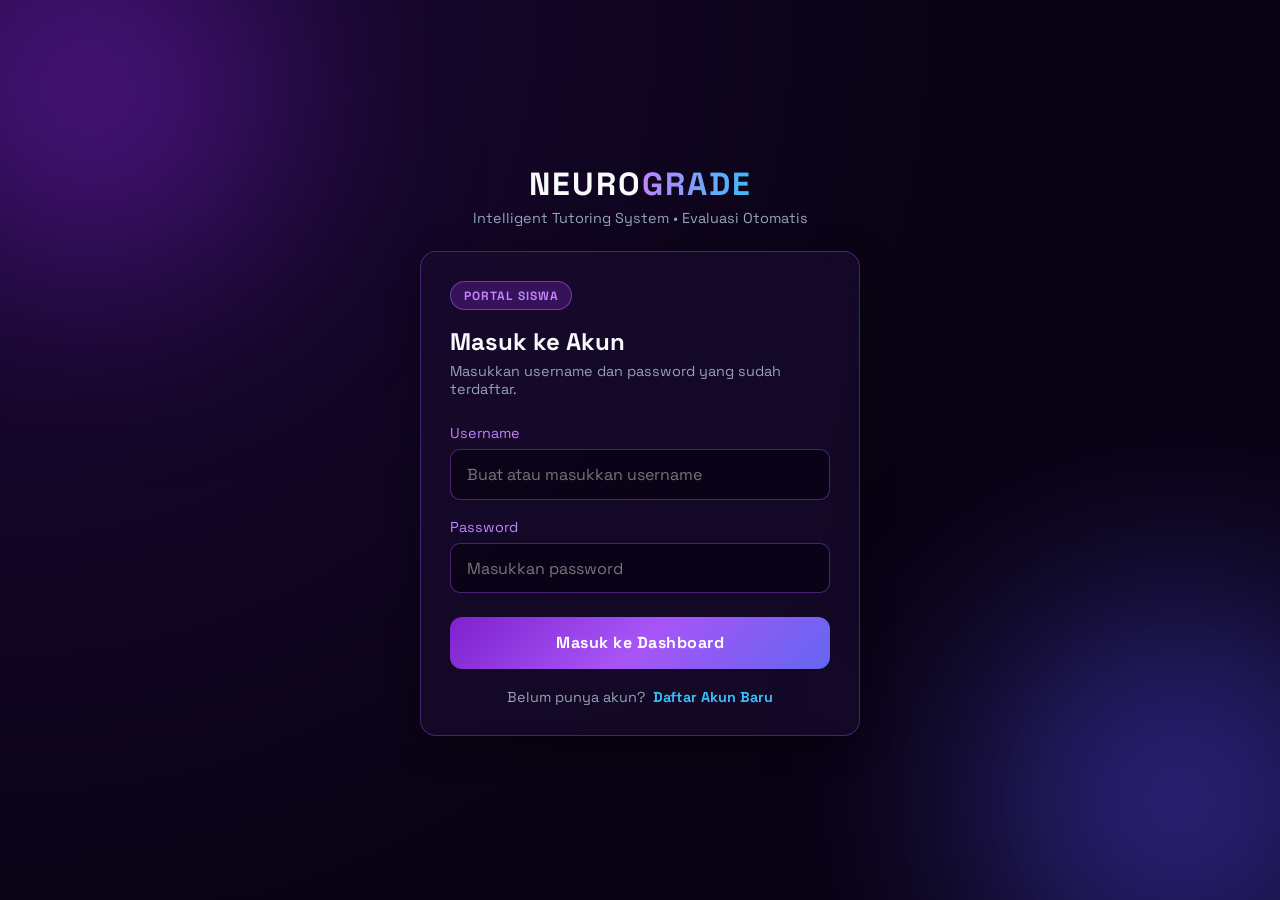
==== frontend/index.html @ eb786410 "style(frontend): apply futuristic purple gradient and responsive dashboard layout" ====
<!DOCTYPE html>
<html lang="id">
<head>
    <meta charset="UTF-8">
    <meta name="viewport" content="width=device-width, initial-scale=1.0">
    <title>AI Tutor - Evaluasi Jawaban Otomatis</title>
    <link rel="stylesheet" href="css/style.css">
    <link href="https://fonts.googleapis.com/css2?family=Space+Grotesk:wght@400;600;700&display=swap" rel="stylesheet">
    <link rel="stylesheet" href="css/style.css">
    <link rel="stylesheet" href="css/dashboard.css">
    <link rel="stylesheet" href="css/responsive.css">
</head>
<body>
    <div class="bg-orb orb-1"></div>
    <div class="bg-orb orb-2"></div>

    <nav class="navbar">
        <div class="logo">NEURO<span>GRADE</span></div>
        <ul class="nav-links">
            <li><a href="dashboard.html">Dashboard</a></li>
            <li><a href="leaderboard.html">Leaderboard</a></li>
            <li><a href="index.html">Kuis</a></li>
            <li><a href="profile.html">Profil</a></li>
        </ul>
    </nav>

    <main class="container">
        <header class="hero-header">
            <h1>Intelligent Tutoring System</h1>
            <p>Evaluasi Jawaban Singkat Berbasis Fuzzy Matching</p>
        </header>

<section class="glass-card question-box">
            <div class="badge" id="question-badge">MEMUAT SOAL...</div>
            <h2 id="question-text">Sedang mengambil pertanyaan dari server...</h2>
        </section>

        <section class="glass-card answer-box">
            <label for="student-answer">Jawaban Kamu:</label>
            <textarea id="student-answer" rows="4" placeholder="Ketik jawaban singkatmu di sini..."></textarea>
            <button id="submit-btn" class="btn-futuristic">
                <span>Analisis Jawaban</span>
            </button>
        </section>

        <!-- Area Hasil Penilaian -->
        <section id="result-section" class="glass-card result-box hidden">
            <div class="result-header">
                <div>
                    <span class="label">Skor Kemiripan (Ratio)</span>
                    <h3 id="score-value">0%</h3>
                </div>
                <div id="status-badge" class="status-pill">-</div>
            </div>
            
            <div class="progress-bar">
                <div id="progress-fill" class="progress-fill"></div>
            </div>

            <p id="feedback-text" class="feedback-msg"></p>
            
            <div style="margin-top: 1rem; padding: 0.9rem; border-radius: 10px; background: rgba(9, 3, 20, 0.6); border: 1px solid rgba(168, 85, 247, 0.25);">
                <small style="color: var(--purple-neon); font-weight: 700; display: block; margin-bottom: 0.3rem;">Referensi Jawaban Ideal:</small>
                <p id="ideal-answer-text" style="font-size: 0.9rem; color: var(--text-muted);"></p>
            </div>

            <div style="display: flex; justify-content: space-between; align-items: center; margin-top: 1.2rem;">
                <div class="xp-gained" id="xp-badge" style="margin-top: 0;">+0 XP</div>
                <button id="next-btn" class="btn-futuristic" style="width: auto; margin-top: 0; padding: 0.7rem 1.4rem;">
                    Soal Berikutnya →
                </button>
            </div>
        </section>
    </main>

    <script src="js/api.js"></script>
    <script src="js/gamification.js"></script>
    <script src="js/app.js"></script>
</body>
</html>
---- frontend/css/style.css ----
:root {
    --bg-dark: #090314;
    --card-bg: rgba(26, 11, 46, 0.65);
    --border-glow: rgba(168, 85, 247, 0.35);
    --purple-primary: #9333ea;
    --purple-neon: #c084fc;
    --cyan-accent: #38bdf8;
    --text-main: #f8fafc;
    --text-muted: #94a3b8;
}

* {
    margin: 0;
    padding: 0;
    box-sizing: border-box;
    font-family: 'Space Grotesk', sans-serif;
}

body {
    background: radial-gradient(circle at top left, #1e093b, var(--bg-dark) 60%);
    color: var(--text-main);
    min-height: 100vh;
    overflow-x: hidden;
    position: relative;
}

.bg-orb {
    position: fixed;
    border-radius: 50%;
    filter: blur(110px);
    z-index: -1;
    opacity: 0.5;
}
.orb-1 {
    width: 350px;
    height: 350px;
    background: #7e22ce;
    top: -80px;
    left: -80px;
}
.orb-2 {
    width: 400px;
    height: 400px;
    background: #4f46e5;
    bottom: -100px;
    right: -100px;
}

.navbar {
    display: flex;
    justify-content: space-between;
    align-items: center;
    padding: 1.2rem 8%;
    background: rgba(9, 3, 20, 0.7);
    backdrop-filter: blur(12px);
    border-bottom: 1px solid var(--border-glow);
}

.logo {
    font-size: 1.5rem;
    font-weight: 700;
    letter-spacing: 2px;
}
.logo span {
    background: linear-gradient(90deg, #c084fc, #38bdf8);
    -webkit-background-clip: text;
    -webkit-text-fill-color: transparent;
}

.nav-links {
    list-style: none;
    display: flex;
    gap: 2rem;
}
.nav-links a {
    color: var(--text-muted);
    text-decoration: none;
    font-weight: 600;
    transition: 0.3s;
}
.nav-links a:hover, .nav-links a.active {
    color: var(--purple-neon);
    text-shadow: 0 0 12px rgba(192, 132, 252, 0.6);
}

.container {
    max-width: 820px;
    margin: 2.5rem auto;
    padding: 0 1.5rem;
    display: flex;
    flex-direction: column;
    gap: 1.5rem;
}

.hero-header {
    text-align: center;
    margin-bottom: 0.5rem;
}
.hero-header h1 {
    font-size: 2.2rem;
    background: linear-gradient(135deg, #ffffff 30%, #c084fc 100%);
    -webkit-background-clip: text;
    -webkit-text-fill-color: transparent;
}
.hero-header p {
    color: var(--text-muted);
    margin-top: 0.3rem;
}

.glass-card {
    background: var(--card-bg);
    backdrop-filter: blur(16px);
    border: 1px solid var(--border-glow);
    border-radius: 16px;
    padding: 1.8rem;
    box-shadow: 0 8px 32px rgba(0, 0, 0, 0.4);
}

.badge {
    display: inline-block;
    font-size: 0.75rem;
    font-weight: 700;
    letter-spacing: 1px;
    padding: 0.35rem 0.8rem;
    border-radius: 20px;
    background: rgba(147, 51, 234, 0.25);
    color: var(--purple-neon);
    border: 1px solid rgba(192, 132, 252, 0.4);
    margin-bottom: 1rem;
}

.question-box h2 {
    font-size: 1.25rem;
    line-height: 1.6;
}

.answer-box label {
    display: block;
    margin-bottom: 0.7rem;
    font-weight: 600;
    color: var(--purple-neon);
}

textarea {
    width: 100%;
    background: rgba(9, 3, 20, 0.8);
    border: 1px solid rgba(168, 85, 247, 0.4);
    border-radius: 12px;
    padding: 1rem;
    color: var(--text-main);
    font-size: 1rem;
    resize: vertical;
    transition: 0.3s;
}
textarea:focus {
    outline: none;
    border-color: var(--cyan-accent);
    box-shadow: 0 0 15px rgba(56, 189, 248, 0.25);
}

.btn-futuristic {
    margin-top: 1.2rem;
    width: 100%;
    padding: 0.95rem;
    border: none;
    border-radius: 12px;
    background: linear-gradient(135deg, #7e22ce, #a855f7, #6366f1);
    color: white;
    font-size: 1rem;
    font-weight: 700;
    letter-spacing: 0.5px;
    cursor: pointer;
    transition: transform 0.2s, box-shadow 0.2s;
}
.btn-futuristic:hover {
    transform: translateY(-2px);
    box-shadow: 0 0 25px rgba(168, 85, 247, 0.65);
}

.hidden { display: none; }

.result-header {
    display: flex;
    justify-content: space-between;
    align-items: center;
}
.result-header .label {
    font-size: 0.85rem;
    color: var(--text-muted);
}
#score-value {
    font-size: 2.4rem;
    color: var(--cyan-accent);
}

.status-pill {
    padding: 0.5rem 1.2rem;
    border-radius: 99px;
    font-weight: 700;
    font-size: 0.9rem;
    text-transform: uppercase;
}
.status-sangat-baik { background: rgba(16, 185, 129, 0.2); color: #34d399; border: 1px solid #34d399; }
.status-cukup { background: rgba(245, 158, 11, 0.2); color: #fbbf24; border: 1px solid #fbbf24; }
.status-perlu-perbaikan { background: rgba(239, 68, 68, 0.2); color: #f87171; border: 1px solid #f87171; }

.progress-bar {
    width: 100%;
    height: 10px;
    background: rgba(255, 255, 255, 0.1);
    border-radius: 10px;
    margin: 1.2rem 0;
    overflow: hidden;
}
.progress-fill {
    height: 100%;
    width: 0%;
    background: linear-gradient(90deg, #9333ea, #38bdf8);
    transition: width 0.6s ease;
}

.feedback-msg {
    color: #e2e8f0;
    line-height: 1.5;
}
.xp-gained {
    margin-top: 1rem;
    display: inline-block;
    font-weight: 700;
    color: #c084fc;
}
---- frontend/css/style.css ----
:root {
    --bg-dark: #090314;
    --card-bg: rgba(26, 11, 46, 0.65);
    --border-glow: rgba(168, 85, 247, 0.35);
    --purple-primary: #9333ea;
    --purple-neon: #c084fc;
    --cyan-accent: #38bdf8;
    --text-main: #f8fafc;
    --text-muted: #94a3b8;
}

* {
    margin: 0;
    padding: 0;
    box-sizing: border-box;
    font-family: 'Space Grotesk', sans-serif;
}

body {
    background: radial-gradient(circle at top left, #1e093b, var(--bg-dark) 60%);
    color: var(--text-main);
    min-height: 100vh;
    overflow-x: hidden;
    position: relative;
}

.bg-orb {
    position: fixed;
    border-radius: 50%;
    filter: blur(110px);
    z-index: -1;
    opacity: 0.5;
}
.orb-1 {
    width: 350px;
    height: 350px;
    background: #7e22ce;
    top: -80px;
    left: -80px;
}
.orb-2 {
    width: 400px;
    height: 400px;
    background: #4f46e5;
    bottom: -100px;
    right: -100px;
}

.navbar {
    display: flex;
    justify-content: space-between;
    align-items: center;
    padding: 1.2rem 8%;
    background: rgba(9, 3, 20, 0.7);
    backdrop-filter: blur(12px);
    border-bottom: 1px solid var(--border-glow);
}

.logo {
    font-size: 1.5rem;
    font-weight: 700;
    letter-spacing: 2px;
}
.logo span {
    background: linear-gradient(90deg, #c084fc, #38bdf8);
    -webkit-background-clip: text;
    -webkit-text-fill-color: transparent;
}

.nav-links {
    list-style: none;
    display: flex;
    gap: 2rem;
}
.nav-links a {
    color: var(--text-muted);
    text-decoration: none;
    font-weight: 600;
    transition: 0.3s;
}
.nav-links a:hover, .nav-links a.active {
    color: var(--purple-neon);
    text-shadow: 0 0 12px rgba(192, 132, 252, 0.6);
}

.container {
    max-width: 820px;
    margin: 2.5rem auto;
    padding: 0 1.5rem;
    display: flex;
    flex-direction: column;
    gap: 1.5rem;
}

.hero-header {
    text-align: center;
    margin-bottom: 0.5rem;
}
.hero-header h1 {
    font-size: 2.2rem;
    background: linear-gradient(135deg, #ffffff 30%, #c084fc 100%);
    -webkit-background-clip: text;
    -webkit-text-fill-color: transparent;
}
.hero-header p {
    color: var(--text-muted);
    margin-top: 0.3rem;
}

.glass-card {
    background: var(--card-bg);
    backdrop-filter: blur(16px);
    border: 1px solid var(--border-glow);
    border-radius: 16px;
    padding: 1.8rem;
    box-shadow: 0 8px 32px rgba(0, 0, 0, 0.4);
}

.badge {
    display: inline-block;
    font-size: 0.75rem;
    font-weight: 700;
    letter-spacing: 1px;
    padding: 0.35rem 0.8rem;
    border-radius: 20px;
    background: rgba(147, 51, 234, 0.25);
    color: var(--purple-neon);
    border: 1px solid rgba(192, 132, 252, 0.4);
    margin-bottom: 1rem;
}

.question-box h2 {
    font-size: 1.25rem;
    line-height: 1.6;
}

.answer-box label {
    display: block;
    margin-bottom: 0.7rem;
    font-weight: 600;
    color: var(--purple-neon);
}

textarea {
    width: 100%;
    background: rgba(9, 3, 20, 0.8);
    border: 1px solid rgba(168, 85, 247, 0.4);
    border-radius: 12px;
    padding: 1rem;
    color: var(--text-main);
    font-size: 1rem;
    resize: vertical;
    transition: 0.3s;
}
textarea:focus {
    outline: none;
    border-color: var(--cyan-accent);
    box-shadow: 0 0 15px rgba(56, 189, 248, 0.25);
}

.btn-futuristic {
    margin-top: 1.2rem;
    width: 100%;
    padding: 0.95rem;
    border: none;
    border-radius: 12px;
    background: linear-gradient(135deg, #7e22ce, #a855f7, #6366f1);
    color: white;
    font-size: 1rem;
    font-weight: 700;
    letter-spacing: 0.5px;
    cursor: pointer;
    transition: transform 0.2s, box-shadow 0.2s;
}
.btn-futuristic:hover {
    transform: translateY(-2px);
    box-shadow: 0 0 25px rgba(168, 85, 247, 0.65);
}

.hidden { display: none; }

.result-header {
    display: flex;
    justify-content: space-between;
    align-items: center;
}
.result-header .label {
    font-size: 0.85rem;
    color: var(--text-muted);
}
#score-value {
    font-size: 2.4rem;
    color: var(--cyan-accent);
}

.status-pill {
    padding: 0.5rem 1.2rem;
    border-radius: 99px;
    font-weight: 700;
    font-size: 0.9rem;
    text-transform: uppercase;
}
.status-sangat-baik { background: rgba(16, 185, 129, 0.2); color: #34d399; border: 1px solid #34d399; }
.status-cukup { background: rgba(245, 158, 11, 0.2); color: #fbbf24; border: 1px solid #fbbf24; }
.status-perlu-perbaikan { background: rgba(239, 68, 68, 0.2); color: #f87171; border: 1px solid #f87171; }

.progress-bar {
    width: 100%;
    height: 10px;
    background: rgba(255, 255, 255, 0.1);
    border-radius: 10px;
    margin: 1.2rem 0;
    overflow: hidden;
}
.progress-fill {
    height: 100%;
    width: 0%;
    background: linear-gradient(90deg, #9333ea, #38bdf8);
    transition: width 0.6s ease;
}

.feedback-msg {
    color: #e2e8f0;
    line-height: 1.5;
}
.xp-gained {
    margin-top: 1rem;
    display: inline-block;
    font-weight: 700;
    color: #c084fc;
}
---- frontend/css/dashboard.css ----
.stats-grid { 
    display: grid;
    grid-template-columns: repeat(auto-fit, minmax(220px, 1fr));
    gap: 1.2rem;
}

.stat-card {
    background: var(--card-bg);
    backdrop-filter: blur(16px);
    border: 1px solid var(--border-glow);
    border-radius: 16px;
    padding: 1.5rem;
    position: relative;
    overflow: hidden;
}

.stat-card::before {
    content: '';
    position: absolute;
    top: 0; left: 0; width: 4px; height: 100%;
    background: linear-gradient(180deg, #c084fc, #38bdf8);
}

.stat-label {
    font-size: 0.85rem;
    color: var(--text-muted);
    text-transform: uppercase;
    letter-spacing: 0.5px;
}

.stat-value {
    font-size: 2rem;
    font-weight: 700;
    margin-top: 0.4rem;
    background: linear-gradient(90deg, #ffffff, #c084fc);
    -webkit-background-clip: text;
    -webkit-text-fill-color: transparent;
}

.table-wrapper {
    width: 100%;
    overflow-x: auto;
}

.futuristic-table {
    width: 100%;
    border-collapse: collapse;
    margin-top: 1rem;
    text-align: left;
}

.futuristic-table th {
    padding: 1rem;
    color: var(--purple-neon);
    border-bottom: 1px solid var(--border-glow);
    font-size: 0.85rem;
    text-transform: uppercase;
}

.futuristic-table td {
    padding: 1rem;
    border-bottom: 1px solid rgba(168, 85, 247, 0.15);
    font-size: 0.95rem;
}

.futuristic-table tr:hover {
    background: rgba(147, 51, 234, 0.12);
}

.rank-badge {
    display: inline-flex;
    align-items: center;
    justify-content: center;
    width: 30px;
    height: 30px;
    border-radius: 50%;
    font-weight: 700;
    background: rgba(147, 51, 234, 0.3);
    border: 1px solid var(--purple-neon);
}

.rank-1 { background: linear-gradient(135deg, #f59e0b, #fbbf24); color: #090314; border: none; }
.rank-2 { background: linear-gradient(135deg, #94a3b8, #cbd5e1); color: #090314; border: none; }
.rank-3 { background: linear-gradient(135deg, #b45309, #d97706); color: #fff; border: none; }

.level-header {
    display: flex;
    justify-content: space-between;
    align-items: center;
    margin-bottom: 0.6rem;
}

.badge-grid {
    display: grid;
    grid-template-columns: repeat(auto-fit, minmax(150px, 1fr));
    gap: 1rem;
    margin-top: 1rem;
}

.achievement-item {
    background: rgba(9, 3, 20, 0.6);
    border: 1px solid rgba(168, 85, 247, 0.25);
    border-radius: 12px;
    padding: 1rem;
    text-align: center;
    opacity: 0.45;
    transition: 0.3s;
}

.achievement-item.unlocked {
    opacity: 1;
    border-color: var(--cyan-accent);
    box-shadow: 0 0 15px rgba(56, 189, 248, 0.2);
}
---- frontend/css/responsive.css ----
@media (max-width: 768px) {
    .navbar {
        flex-direction: column;
        gap: 1rem;
        padding: 1rem 5%;
    }

    .nav-links {
        gap: 1.1rem;
        flex-wrap: wrap;
        justify-content: center;
        font-size: 0.9rem;
    }

    .container {
        margin: 1.5rem auto;
        padding: 0 1rem;
    }

    .hero-header h1 {
        font-size: 1.65rem;
    }

    .glass-card {
        padding: 1.3rem;
    }

    .result-header {
        flex-direction: column;
        align-items: flex-start;
        gap: 0.8rem;
    }

    #score-value {
        font-size: 2rem;
    }
}

@media (max-width: 480px) {
    .stats-grid {
        grid-template-columns: 1fr;
    }

    .futuristic-table th,
    .futuristic-table td {
        padding: 0.75rem 0.5rem;
        font-size: 0.85rem;
    }
}
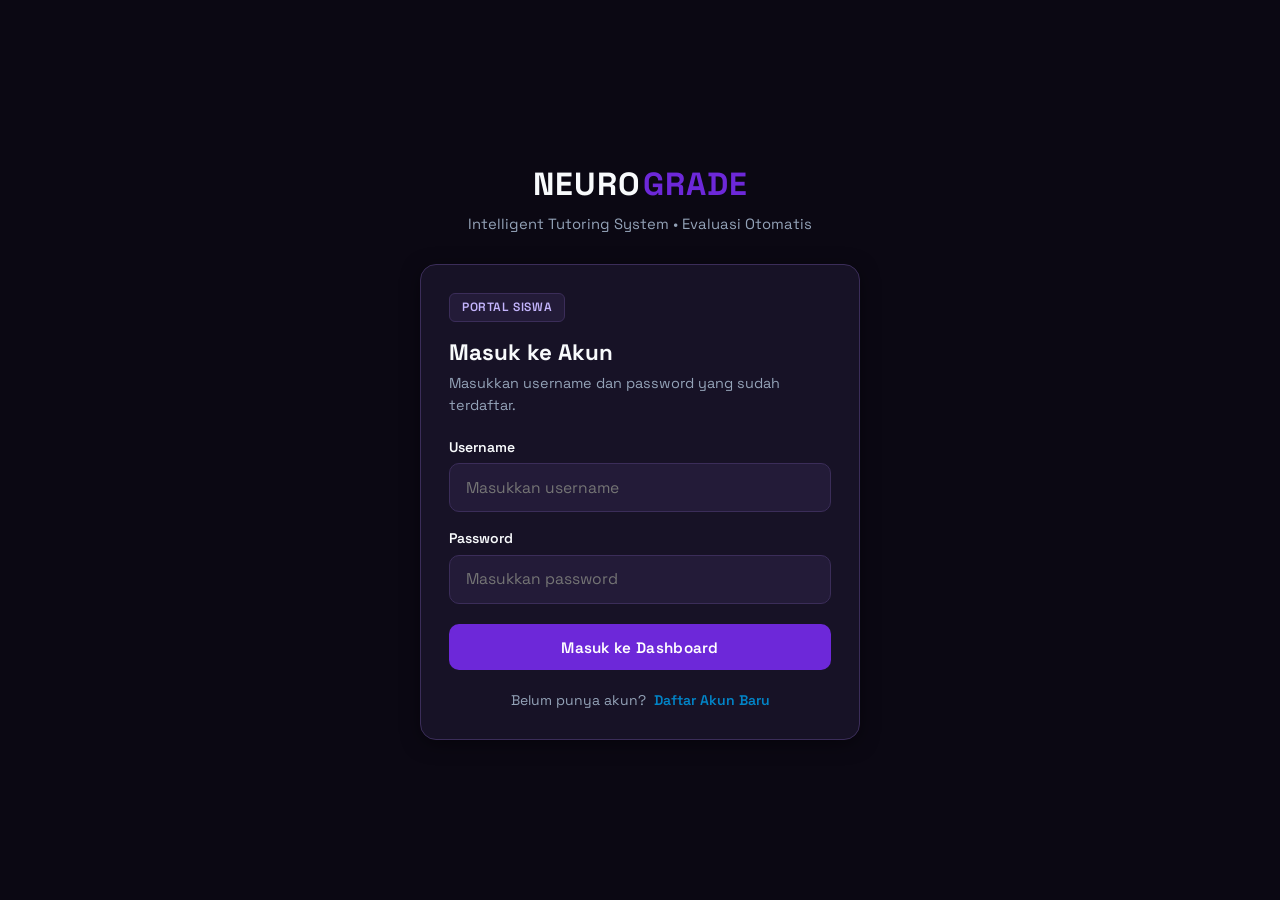
==== commit 60979a97: "style(frontend): implement antislop design tokens and clean UI layout" ====
--- a/frontend/index.html
+++ b/frontend/index.html
@@ -4,22 +4,18 @@
     <meta charset="UTF-8">
     <meta name="viewport" content="width=device-width, initial-scale=1.0">
     <title>AI Tutor - Evaluasi Jawaban Otomatis</title>
-    <link rel="stylesheet" href="css/style.css">
-    <link href="https://fonts.googleapis.com/css2?family=Space+Grotesk:wght@400;600;700&display=swap" rel="stylesheet">
+    <link href="https://fonts.googleapis.com/css2?family=Space+Grotesk:wght@400;500;600;700&display=swap" rel="stylesheet">
     <link rel="stylesheet" href="css/style.css">
     <link rel="stylesheet" href="css/dashboard.css">
     <link rel="stylesheet" href="css/responsive.css">
 </head>
 <body>
-    <div class="bg-orb orb-1"></div>
-    <div class="bg-orb orb-2"></div>
-
     <nav class="navbar">
         <div class="logo">NEURO<span>GRADE</span></div>
         <ul class="nav-links">
             <li><a href="dashboard.html">Dashboard</a></li>
             <li><a href="leaderboard.html">Leaderboard</a></li>
-            <li><a href="index.html">Kuis</a></li>
+            <li><a href="index.html" class="active">Kuis</a></li>
             <li><a href="profile.html">Profil</a></li>
         </ul>
     </nav>
@@ -30,21 +26,21 @@
             <p>Evaluasi Jawaban Singkat Berbasis Fuzzy Matching</p>
         </header>
 
-<section class="glass-card question-box">
+        <section class="card question-box">
             <div class="badge" id="question-badge">MEMUAT SOAL...</div>
             <h2 id="question-text">Sedang mengambil pertanyaan dari server...</h2>
         </section>
 
-        <section class="glass-card answer-box">
+        <section class="card answer-box">
             <label for="student-answer">Jawaban Kamu:</label>
             <textarea id="student-answer" rows="4" placeholder="Ketik jawaban singkatmu di sini..."></textarea>
-            <button id="submit-btn" class="btn-futuristic">
+            <button id="submit-btn" class="btn-primary">
                 <span>Analisis Jawaban</span>
             </button>
         </section>
 
         <!-- Area Hasil Penilaian -->
-        <section id="result-section" class="glass-card result-box hidden">
+        <section id="result-section" class="card result-box hidden">
             <div class="result-header">
                 <div>
                     <span class="label">Skor Kemiripan (Ratio)</span>
@@ -59,15 +55,15 @@
 
             <p id="feedback-text" class="feedback-msg"></p>
             
-            <div style="margin-top: 1rem; padding: 0.9rem; border-radius: 10px; background: rgba(9, 3, 20, 0.6); border: 1px solid rgba(168, 85, 247, 0.25);">
-                <small style="color: var(--purple-neon); font-weight: 700; display: block; margin-bottom: 0.3rem;">Referensi Jawaban Ideal:</small>
-                <p id="ideal-answer-text" style="font-size: 0.9rem; color: var(--text-muted);"></p>
+            <div style="margin-top: 1.25rem; padding: 1rem; border-radius: var(--radius-md); background: var(--bg-surface-elevated); border: 1px solid var(--border);">
+                <small style="color: #C4B5FD; font-weight: 600; display: block; margin-bottom: 0.35rem;">Referensi Jawaban Ideal:</small>
+                <p id="ideal-answer-text" style="font-size: 0.925rem; color: var(--text-muted); line-height: 1.5;"></p>
             </div>
 
-            <div style="display: flex; justify-content: space-between; align-items: center; margin-top: 1.2rem;">
+            <div style="display: flex; justify-content: space-between; align-items: center; margin-top: 1.25rem;">
                 <div class="xp-gained" id="xp-badge" style="margin-top: 0;">+0 XP</div>
-                <button id="next-btn" class="btn-futuristic" style="width: auto; margin-top: 0; padding: 0.7rem 1.4rem;">
-                    Soal Berikutnya →
+                <button id="next-btn" class="btn-primary" style="width: auto; margin-top: 0; padding: 0.65rem 1.4rem;">
+                    Soal Berikutnya
                 </button>
             </div>
         </section>
@@ -77,4 +73,4 @@
     <script src="js/gamification.js"></script>
     <script src="js/app.js"></script>
 </body>
-</html>+</html>
--- a/frontend/css/style.css
+++ b/frontend/css/style.css
@@ -1,90 +1,102 @@
 :root {
-    --bg-dark: #090314;
-    --card-bg: rgba(26, 11, 46, 0.65);
-    --border-glow: rgba(168, 85, 247, 0.35);
-    --purple-primary: #9333ea;
-    --purple-neon: #c084fc;
-    --cyan-accent: #38bdf8;
-    --text-main: #f8fafc;
-    --text-muted: #94a3b8;
+    --primary: #6D28D9;
+    --primary-hover: #5B21B6;
+    --accent: #0284C7;
+    --accent-hover: #0369A1;
+    --bg-base: #0B0813;
+    --bg-surface: #171226;
+    --bg-surface-elevated: #231B38;
+    --border: #3B2D59;
+    --border-subtle: #2A2040;
+    --text-main: #F8FAFC;
+    --text-muted: #94A3B8;
+    --text-inverse: #FFFFFF;
+    --status-success: #10B981;
+    --status-warning: #F59E0B;
+    --status-danger: #EF4444;
+
+    --radius-sm: 6px;
+    --radius-md: 10px;
+    --radius-lg: 16px;
+    --radius-full: 9999px;
+
+    --shadow-card: 0 4px 20px -2px rgba(0, 0, 0, 0.5);
+    --shadow-elevated: 0 10px 25px -3px rgba(0, 0, 0, 0.6);
+
+    /* Compatibility tokens for existing inline styles */
+    --bg-dark: var(--bg-base);
+    --card-bg: var(--bg-surface);
+    --border-glow: var(--border);
+    --purple-primary: var(--primary);
+    --purple-neon: #C4B5FD;
+    --cyan-accent: var(--accent);
 }
 
 * {
     margin: 0;
     padding: 0;
     box-sizing: border-box;
-    font-family: 'Space Grotesk', sans-serif;
+    font-family: 'Space Grotesk', system-ui, -apple-system, sans-serif;
 }
 
 body {
-    background: radial-gradient(circle at top left, #1e093b, var(--bg-dark) 60%);
+    background-color: var(--bg-base);
     color: var(--text-main);
     min-height: 100vh;
     overflow-x: hidden;
-    position: relative;
-}
-
-.bg-orb {
-    position: fixed;
-    border-radius: 50%;
-    filter: blur(110px);
-    z-index: -1;
-    opacity: 0.5;
-}
-.orb-1 {
-    width: 350px;
-    height: 350px;
-    background: #7e22ce;
-    top: -80px;
-    left: -80px;
-}
-.orb-2 {
-    width: 400px;
-    height: 400px;
-    background: #4f46e5;
-    bottom: -100px;
-    right: -100px;
-}
-
+    line-height: 1.5;
+}
+
+/* Navbar */
 .navbar {
     display: flex;
     justify-content: space-between;
     align-items: center;
-    padding: 1.2rem 8%;
-    background: rgba(9, 3, 20, 0.7);
-    backdrop-filter: blur(12px);
-    border-bottom: 1px solid var(--border-glow);
+    padding: 1rem 8%;
+    background-color: var(--bg-surface);
+    border-bottom: 1px solid var(--border);
 }
 
 .logo {
-    font-size: 1.5rem;
-    font-weight: 700;
-    letter-spacing: 2px;
-}
+    font-size: 1.35rem;
+    font-weight: 700;
+    letter-spacing: 1px;
+    color: var(--text-main);
+}
+
 .logo span {
-    background: linear-gradient(90deg, #c084fc, #38bdf8);
-    -webkit-background-clip: text;
-    -webkit-text-fill-color: transparent;
+    color: var(--primary);
+    margin-left: 2px;
 }
 
 .nav-links {
     list-style: none;
     display: flex;
-    gap: 2rem;
-}
+    gap: 1.75rem;
+}
+
 .nav-links a {
     color: var(--text-muted);
     text-decoration: none;
-    font-weight: 600;
-    transition: 0.3s;
-}
-.nav-links a:hover, .nav-links a.active {
-    color: var(--purple-neon);
-    text-shadow: 0 0 12px rgba(192, 132, 252, 0.6);
-}
-
+    font-weight: 500;
+    font-size: 0.95rem;
+    padding: 0.4rem 0.2rem;
+    border-bottom: 2px solid transparent;
+    transition: color 0.15s ease, border-color 0.15s ease;
+}
+
+.nav-links a:hover {
+    color: var(--text-main);
+}
+
+.nav-links a.active {
+    color: var(--text-main);
+    border-bottom-color: var(--primary);
+}
+
+/* Layout Container */
 .container {
-    max-width: 820px;
+    max-width: 860px;
     margin: 2.5rem auto;
     padding: 0 1.5rem;
     display: flex;
@@ -96,136 +108,187 @@
     text-align: center;
     margin-bottom: 0.5rem;
 }
+
 .hero-header h1 {
-    font-size: 2.2rem;
-    background: linear-gradient(135deg, #ffffff 30%, #c084fc 100%);
-    -webkit-background-clip: text;
-    -webkit-text-fill-color: transparent;
-}
+    font-size: 2rem;
+    font-weight: 700;
+    letter-spacing: -0.02em;
+    color: var(--text-main);
+}
+
 .hero-header p {
     color: var(--text-muted);
-    margin-top: 0.3rem;
-}
-
-.glass-card {
-    background: var(--card-bg);
-    backdrop-filter: blur(16px);
-    border: 1px solid var(--border-glow);
-    border-radius: 16px;
-    padding: 1.8rem;
-    box-shadow: 0 8px 32px rgba(0, 0, 0, 0.4);
-}
-
+    font-size: 1rem;
+    margin-top: 0.35rem;
+}
+
+/* Card Component */
+.glass-card,
+.card {
+    background-color: var(--bg-surface);
+    border: 1px solid var(--border);
+    border-radius: var(--radius-lg);
+    padding: 1.75rem;
+    box-shadow: var(--shadow-card);
+}
+
+/* Badges */
 .badge {
     display: inline-block;
     font-size: 0.75rem;
-    font-weight: 700;
-    letter-spacing: 1px;
-    padding: 0.35rem 0.8rem;
-    border-radius: 20px;
-    background: rgba(147, 51, 234, 0.25);
-    color: var(--purple-neon);
-    border: 1px solid rgba(192, 132, 252, 0.4);
-    margin-bottom: 1rem;
-}
-
+    font-weight: 600;
+    letter-spacing: 0.05em;
+    padding: 0.3rem 0.75rem;
+    border-radius: var(--radius-sm);
+    background-color: var(--bg-surface-elevated);
+    color: #C4B5FD;
+    border: 1px solid var(--border);
+    margin-bottom: 0.85rem;
+}
+
+/* Question Box */
 .question-box h2 {
     font-size: 1.25rem;
-    line-height: 1.6;
-}
-
+    font-weight: 600;
+    line-height: 1.5;
+    letter-spacing: -0.01em;
+}
+
+/* Form Controls */
 .answer-box label {
     display: block;
-    margin-bottom: 0.7rem;
-    font-weight: 600;
-    color: var(--purple-neon);
-}
-
-textarea {
+    margin-bottom: 0.6rem;
+    font-size: 0.95rem;
+    font-weight: 600;
+    color: var(--text-main);
+}
+
+textarea,
+input[type="text"],
+input[type="password"] {
     width: 100%;
-    background: rgba(9, 3, 20, 0.8);
-    border: 1px solid rgba(168, 85, 247, 0.4);
-    border-radius: 12px;
-    padding: 1rem;
-    color: var(--text-main);
-    font-size: 1rem;
+    background-color: var(--bg-surface-elevated);
+    border: 1px solid var(--border);
+    border-radius: var(--radius-md);
+    padding: 0.85rem 1rem;
+    color: var(--text-main);
+    font-size: 0.975rem;
+    font-family: inherit;
     resize: vertical;
-    transition: 0.3s;
-}
-textarea:focus {
+    transition: border-color 0.15s ease, box-shadow 0.15s ease;
+}
+
+textarea:focus,
+input[type="text"]:focus,
+input[type="password"]:focus {
     outline: none;
-    border-color: var(--cyan-accent);
-    box-shadow: 0 0 15px rgba(56, 189, 248, 0.25);
-}
-
-.btn-futuristic {
-    margin-top: 1.2rem;
+    border-color: var(--primary);
+    box-shadow: 0 0 0 3px rgba(109, 40, 217, 0.2);
+}
+
+/* Buttons */
+.btn-futuristic,
+.btn-primary {
+    margin-top: 1rem;
     width: 100%;
-    padding: 0.95rem;
+    padding: 0.85rem 1.25rem;
     border: none;
-    border-radius: 12px;
-    background: linear-gradient(135deg, #7e22ce, #a855f7, #6366f1);
-    color: white;
-    font-size: 1rem;
-    font-weight: 700;
-    letter-spacing: 0.5px;
+    border-radius: var(--radius-md);
+    background-color: var(--primary);
+    color: var(--text-inverse);
+    font-size: 0.95rem;
+    font-weight: 600;
+    letter-spacing: 0.02em;
     cursor: pointer;
-    transition: transform 0.2s, box-shadow 0.2s;
-}
-.btn-futuristic:hover {
-    transform: translateY(-2px);
-    box-shadow: 0 0 25px rgba(168, 85, 247, 0.65);
-}
-
-.hidden { display: none; }
-
+    transition: background-color 0.15s ease, transform 0.1s ease;
+}
+
+.btn-futuristic:hover,
+.btn-primary:hover {
+    background-color: var(--primary-hover);
+}
+
+.btn-futuristic:active,
+.btn-primary:active {
+    transform: translateY(1px);
+}
+
+.hidden {
+    display: none !important;
+}
+
+/* Evaluation Result Section */
 .result-header {
     display: flex;
     justify-content: space-between;
     align-items: center;
 }
+
 .result-header .label {
     font-size: 0.85rem;
     color: var(--text-muted);
 }
+
 #score-value {
-    font-size: 2.4rem;
-    color: var(--cyan-accent);
+    font-size: 2.25rem;
+    font-weight: 700;
+    color: var(--accent);
+    margin-top: 0.2rem;
 }
 
 .status-pill {
-    padding: 0.5rem 1.2rem;
-    border-radius: 99px;
-    font-weight: 700;
-    font-size: 0.9rem;
+    padding: 0.4rem 1rem;
+    border-radius: var(--radius-sm);
+    font-weight: 600;
+    font-size: 0.85rem;
+    letter-spacing: 0.03em;
     text-transform: uppercase;
 }
-.status-sangat-baik { background: rgba(16, 185, 129, 0.2); color: #34d399; border: 1px solid #34d399; }
-.status-cukup { background: rgba(245, 158, 11, 0.2); color: #fbbf24; border: 1px solid #fbbf24; }
-.status-perlu-perbaikan { background: rgba(239, 68, 68, 0.2); color: #f87171; border: 1px solid #f87171; }
+
+.status-sangat-baik {
+    background-color: rgba(16, 185, 129, 0.15);
+    color: #34D399;
+    border: 1px solid rgba(16, 185, 129, 0.4);
+}
+
+.status-cukup {
+    background-color: rgba(245, 158, 11, 0.15);
+    color: #FBBF24;
+    border: 1px solid rgba(245, 158, 11, 0.4);
+}
+
+.status-perlu-perbaikan {
+    background-color: rgba(239, 68, 68, 0.15);
+    color: #F87171;
+    border: 1px solid rgba(239, 68, 68, 0.4);
+}
 
 .progress-bar {
     width: 100%;
-    height: 10px;
-    background: rgba(255, 255, 255, 0.1);
-    border-radius: 10px;
-    margin: 1.2rem 0;
+    height: 8px;
+    background-color: var(--border-subtle);
+    border-radius: var(--radius-sm);
+    margin: 1.25rem 0;
     overflow: hidden;
 }
+
 .progress-fill {
     height: 100%;
     width: 0%;
-    background: linear-gradient(90deg, #9333ea, #38bdf8);
-    transition: width 0.6s ease;
+    background-color: var(--primary);
+    border-radius: var(--radius-sm);
+    transition: width 0.4s ease;
 }
 
 .feedback-msg {
-    color: #e2e8f0;
-    line-height: 1.5;
-}
+    color: var(--text-main);
+    font-size: 0.95rem;
+    line-height: 1.6;
+}
+
 .xp-gained {
     margin-top: 1rem;
     display: inline-block;
     font-weight: 700;
-    color: #c084fc;
-}+    color: #C4B5FD;
+}
--- a/frontend/css/dashboard.css
+++ b/frontend/css/dashboard.css
@@ -1,40 +1,30 @@
 .stats-grid { 
     display: grid;
-    grid-template-columns: repeat(auto-fit, minmax(220px, 1fr));
+    grid-template-columns: repeat(auto-fit, minmax(200px, 1fr));
     gap: 1.2rem;
 }
 
 .stat-card {
-    background: var(--card-bg);
-    backdrop-filter: blur(16px);
-    border: 1px solid var(--border-glow);
-    border-radius: 16px;
+    background-color: var(--bg-surface);
+    border: 1px solid var(--border);
+    border-radius: var(--radius-lg);
     padding: 1.5rem;
-    position: relative;
-    overflow: hidden;
-}
-
-.stat-card::before {
-    content: '';
-    position: absolute;
-    top: 0; left: 0; width: 4px; height: 100%;
-    background: linear-gradient(180deg, #c084fc, #38bdf8);
+    box-shadow: var(--shadow-card);
 }
 
 .stat-label {
-    font-size: 0.85rem;
+    font-size: 0.8rem;
+    font-weight: 600;
     color: var(--text-muted);
     text-transform: uppercase;
-    letter-spacing: 0.5px;
+    letter-spacing: 0.05em;
 }
 
 .stat-value {
-    font-size: 2rem;
+    font-size: 1.85rem;
     font-weight: 700;
     margin-top: 0.4rem;
-    background: linear-gradient(90deg, #ffffff, #c084fc);
-    -webkit-background-clip: text;
-    -webkit-text-fill-color: transparent;
+    color: var(--text-main);
 }
 
 .table-wrapper {
@@ -50,38 +40,42 @@
 }
 
 .futuristic-table th {
-    padding: 1rem;
-    color: var(--purple-neon);
-    border-bottom: 1px solid var(--border-glow);
-    font-size: 0.85rem;
+    padding: 0.85rem 1rem;
+    color: var(--text-muted);
+    border-bottom: 2px solid var(--border);
+    font-size: 0.8rem;
+    font-weight: 600;
     text-transform: uppercase;
+    letter-spacing: 0.05em;
 }
 
 .futuristic-table td {
     padding: 1rem;
-    border-bottom: 1px solid rgba(168, 85, 247, 0.15);
-    font-size: 0.95rem;
+    border-bottom: 1px solid var(--border-subtle);
+    font-size: 0.925rem;
 }
 
 .futuristic-table tr:hover {
-    background: rgba(147, 51, 234, 0.12);
+    background-color: rgba(255, 255, 255, 0.02);
 }
 
 .rank-badge {
     display: inline-flex;
     align-items: center;
     justify-content: center;
-    width: 30px;
-    height: 30px;
-    border-radius: 50%;
+    width: 28px;
+    height: 28px;
+    border-radius: var(--radius-sm);
     font-weight: 700;
-    background: rgba(147, 51, 234, 0.3);
-    border: 1px solid var(--purple-neon);
+    font-size: 0.85rem;
+    background-color: var(--bg-surface-elevated);
+    border: 1px solid var(--border);
+    color: var(--text-muted);
 }
 
-.rank-1 { background: linear-gradient(135deg, #f59e0b, #fbbf24); color: #090314; border: none; }
-.rank-2 { background: linear-gradient(135deg, #94a3b8, #cbd5e1); color: #090314; border: none; }
-.rank-3 { background: linear-gradient(135deg, #b45309, #d97706); color: #fff; border: none; }
+.rank-1 { background-color: #F59E0B; color: #0B0813; border-color: #F59E0B; }
+.rank-2 { background-color: #94A3B8; color: #0B0813; border-color: #94A3B8; }
+.rank-3 { background-color: #B45309; color: #FFFFFF; border-color: #B45309; }
 
 .level-header {
     display: flex;
@@ -92,23 +86,29 @@
 
 .badge-grid {
     display: grid;
-    grid-template-columns: repeat(auto-fit, minmax(150px, 1fr));
+    grid-template-columns: repeat(auto-fit, minmax(180px, 1fr));
     gap: 1rem;
     margin-top: 1rem;
 }
 
 .achievement-item {
-    background: rgba(9, 3, 20, 0.6);
-    border: 1px solid rgba(168, 85, 247, 0.25);
-    border-radius: 12px;
-    padding: 1rem;
+    background-color: var(--bg-surface-elevated);
+    border: 1px solid var(--border);
+    border-radius: var(--radius-md);
+    padding: 1.25rem 1rem;
     text-align: center;
-    opacity: 0.45;
-    transition: 0.3s;
+    opacity: 0.5;
+    transition: opacity 0.2s ease, border-color 0.2s ease;
 }
 
 .achievement-item.unlocked {
     opacity: 1;
-    border-color: var(--cyan-accent);
-    box-shadow: 0 0 15px rgba(56, 189, 248, 0.2);
-}+    border-color: var(--primary);
+}
+
+.achievement-icon {
+    width: 32px;
+    height: 32px;
+    margin: 0 auto 0.5rem;
+    color: #C4B5FD;
+}
